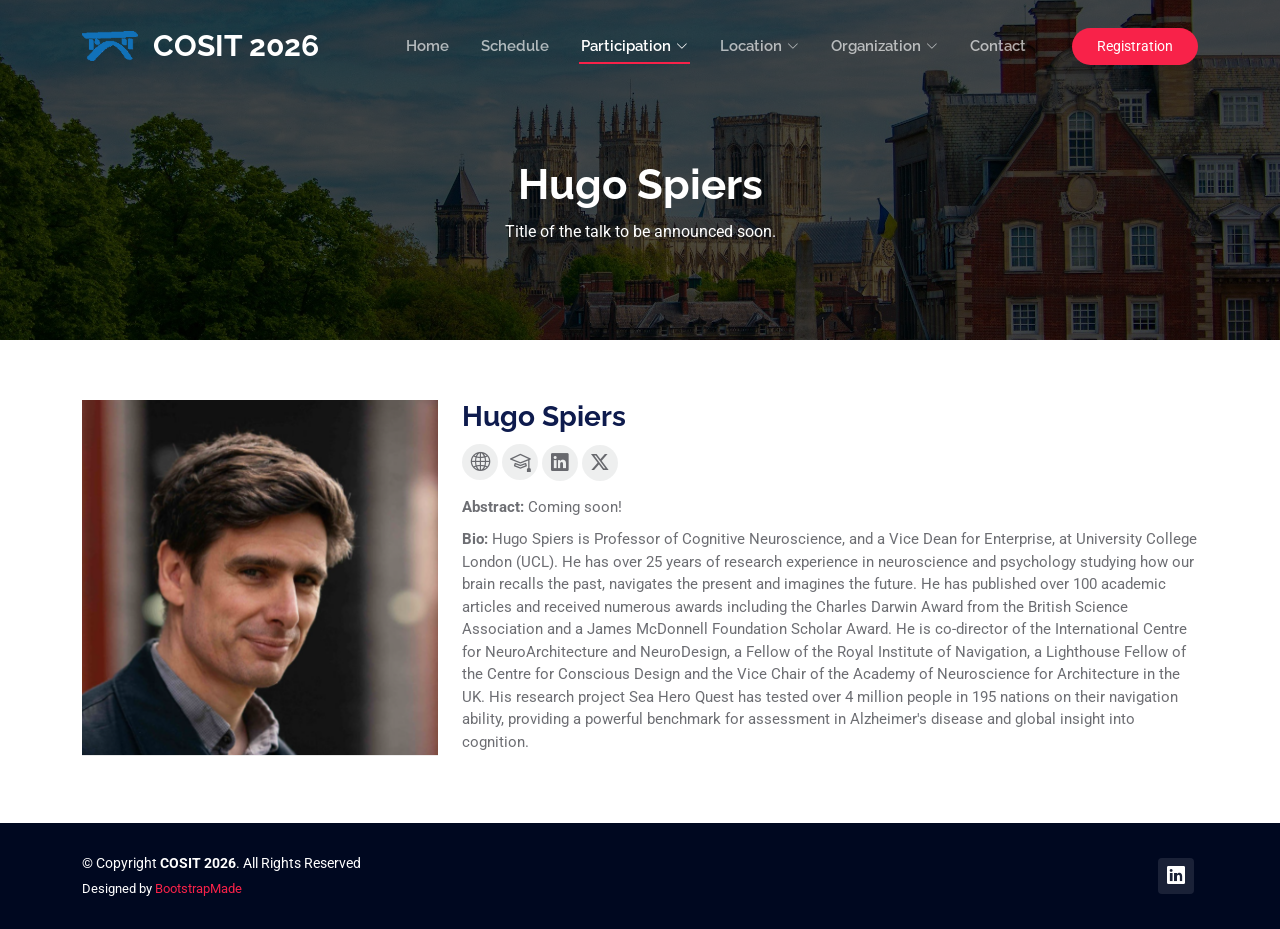
==== hugo.html @ 79fb09e3 "nav" ====
<!DOCTYPE html>
<html lang="en">

<head>
    <meta charset="utf-8">
    <meta content="width=device-width, initial-scale=1.0" name="viewport">
    <title>The 17th Conference on Spatial Information Theory (COSIT 2026)</title>
    <meta name="description" content="">
    <meta name="keywords" content="">

    <!-- Favicons -->
    <link href="assets/img/logo.png" rel="icon">
    <link href="assets/img/cosit2026_logo.png" rel="apple-touch-icon">

    <!-- Fonts -->
    <link href="https://fonts.googleapis.com" rel="preconnect">
    <link href="https://fonts.gstatic.com" rel="preconnect" crossorigin>
    <link
        href="https://fonts.googleapis.com/css2?family=Roboto:ital,wght@0,100;0,300;0,400;0,500;0,700;0,900;1,100;1,300;1,400;1,500;1,700;1,900&family=Raleway:ital,wght@0,100;0,200;0,300;0,400;0,500;0,600;0,700;0,800;0,900;1,100;1,200;1,300;1,400;1,500;1,600;1,700;1,800;1,900&display=swap"
        rel="stylesheet">

    <!-- Vendor CSS Files -->
    <link href="assets/vendor/bootstrap/css/bootstrap.min.css" rel="stylesheet">
    <link href="assets/vendor/bootstrap-icons/bootstrap-icons.css" rel="stylesheet">
    <link href="assets/vendor/aos/aos.css" rel="stylesheet">
    <link href="assets/vendor/glightbox/css/glightbox.min.css" rel="stylesheet">
    <link href="assets/vendor/swiper/swiper-bundle.min.css" rel="stylesheet">

    <!-- Main CSS File -->
    <link href="assets/css/main.css" rel="stylesheet">

    <!-- =======================================================
  * Template Name: TheEvent
  * Template URL: https://bootstrapmade.com/theevent-conference-event-bootstrap-template/
  * Updated: Aug 07 2024 with Bootstrap v5.3.3
  * Author: BootstrapMade.com
  * License: https://bootstrapmade.com/license/
  ======================================================== -->
</head>

<body class="speaker-details-page">

    <header id="header" class="header d-flex align-items-center fixed-top">
        <div class="container-fluid container-xl position-relative d-flex align-items-center">

            <a href="/" class="logo d-flex align-items-center me-auto">
                <!-- <img src="assets/img/logo_cosit.png" alt=""> -->
                <h1 class="d-flex align-items-center"><img src='assets/img/logo.png'>&nbsp;COSIT 2026</h1>
                <!-- Uncomment the line below if you also wish to use an text logo -->
                <!-- <h1 class="sitename">TheEvent</h1>  -->
            </a>

            <nav id="navmenu" class="navmenu">
                <ul>
                    <li><a href="/">Home<br></a></li>
                    <li><a href="schedule.html">Schedule</a></li>
                    <li class="dropdown"><a href="#" class="active"><span>Participation</span> <i
                                class="bi bi-chevron-down toggle-dropdown"></i></a>
                        <ul>
                            <li><a href="/#speakers">Keynote Speakers</a></li>
                            <li><a href="/#cfp">Call for Papers</a></li>
                            <li><a href="/#papers">Accepted Papers</a></li>
                            <!-- <li><a href="/#submissions">Submissions</a></li> -->
                            <li><a href="/#thematic">Thematic Sessions</a></li>
                            <li><a href="/#doctoral">Doctoral Mentoring Programme</a></li>
                            <li><a href="/#dates">Important Dates</a></li>
                            <li><a href="/#register">Registration</a></li>
                        </ul>
                    </li>
                    <li class="dropdown"><a href="#"><span>Location</span> <i
                                class="bi bi-chevron-down toggle-dropdown"></i></a>
                        <ul>
                            <li><a href="/#york">York</a></li>
                            <li><a href="/#venue">Conference Venue</a></li>
                            <li><a href="/#transport">Transportation</a></li>
                            <li><a href="/#hotels">Accommodations</a></li>
                            <li><a href="/#visa">Visa Information</a></li>
                        </ul>
                    </li>
                    <li class="dropdown"><a href="#"><span>Organization</span> <i
                                class="bi bi-chevron-down toggle-dropdown"></i></a>
                        <ul>
                            <li><a href="/#org-com">Organizing Committee</a></li>
                            <li><a href="/#pro-com">Programme Committee</a></li>
                            <li><a href="/#sponsors">Sponsors</a></li>
                            <li><a href="https://geosensor.net/cositseries/" target="_blank">Conference Series</a></li>
                        </ul>
                    </li>
                    <li><a href="/#contact">Contact</a></li>
                    <li class="d-xl-none"><a class="cta-btn" href="/#register">Registration</a></li>
                </ul>
                <i class="mobile-nav-toggle d-xl-none bi bi-list"></i>
            </nav>

            <a class="cta-btn d-none d-xl-block" href="/#register">Registration</a>

        </div>
    </header>

    <main class="main">

        <!-- Page Title -->
        <div id="page-title-bg" class="page-title" data-aos="fade">
            <div class="container position-relative">
                <h1>Hugo Spiers</h1>
                <p>Title of the talk to be announced soon.</p>
                <!-- <nav class="breadcrumbs">
          <ol>
            <li><a href="index.html">Home</a></li>
            <li class="current">Speaker Details</li>
          </ol>
        </nav> -->
            </div>
        </div><!-- End Page Title -->

        <!-- Events Section -->
        <section id="events" class="events section">

            <div class="container" data-aos="fade-up" data-aos-delay="100">

                <div class="row">
                    <div class="col-md-4">
                        <img src="assets/img/speakers/hugo.png" alt="Speaker" class="img-fluid">
                    </div>

                    <div class="col-md-8">
                        <div class="details">
                            <h2>Hugo Spiers</h2>
                            <div class="social">
                                <a href="https://profiles.ucl.ac.uk/2293-hugo-spiers" target="_blank"
                                    rel="noopener noreferrer"><i class="bi bi-globe2" style="font-size: 1.2em;"></i></a>
                                <a href="https://scholar.google.com/citations?user=EmUb9kkAAAAJ&hl=en" target="_blank"
                                    rel="noopener noreferrer"><i class="bi bi-mortarboard"
                                        style="font-size: 1.3em;"></i></a>
                                <a href="https://www.linkedin.com/in/hugo-spiers-66b17124/" target="_blank"
                                    rel="noopener noreferrer"><i class="bi bi-linkedin"
                                        style="font-size: 1.1em;"></i></a>
                                <a href="https://x.com/hugospiers" target="_blank" rel="noopener noreferrer"><i
                                        class="bi bi-twitter-x" style="font-size: 1.1em;"></i></a>
                            </div>
                            <p><strong>Abstract:</strong> Coming soon! <br></p>

                            <p><strong>Bio:</strong> Hugo Spiers is Professor of Cognitive Neuroscience, and a Vice Dean
                                for Enterprise, at University College London (UCL). He has over
                                25 years of research experience in neuroscience and psychology studying how our brain
                                recalls the past, navigates the present and imagines the future.
                                He has published over 100 academic articles and received numerous awards including the
                                Charles Darwin Award from the British Science Association and a James
                                McDonnell Foundation Scholar Award. He is co-director of the International Centre for
                                NeuroArchitecture and NeuroDesign, a Fellow of the Royal Institute of
                                Navigation, a Lighthouse Fellow of the Centre for Conscious Design and the Vice Chair of
                                the Academy of Neuroscience for Architecture in the UK. His research
                                project Sea Hero Quest has tested over 4 million people in 195 nations on their
                                navigation ability, providing a powerful benchmark for assessment in Alzheimer's
                                disease and global insight into cognition. </p>
                        </div>
                    </div>

                </div>

            </div>

        </section><!-- /Events Section -->

    </main>

    <footer id="footer" class="footer dark-background">

        <div class="copyright text-center">
            <div
                class="container d-flex flex-column flex-lg-row justify-content-center justify-content-lg-between align-items-center">

                <div class="d-flex flex-column align-items-center align-items-lg-start">
                    <div>
                        © Copyright <strong><span>COSIT 2026</span></strong>. All Rights Reserved
                    </div>
                    <div class="credits">
                        <!-- All the links in the footer should remain intact. -->
                        <!-- You can delete the links only if you purchased the pro version. -->
                        <!-- Licensing information: https://bootstrapmade.com/license/ -->
                        <!-- Purchase the pro version with working PHP/AJAX contact form: https://bootstrapmade.com/herobiz-bootstrap-business-template/ -->
                        Designed by <a href="https://bootstrapmade.com/" target="_blank" rel="noopener noreferrer">BootstrapMade</a>
                    </div>
                </div>

                <div class="social-links order-first order-lg-last mb-3 mb-lg-0">
                    <a href="https://www.linkedin.com/company/cosit2026/" target="_blank" rel="noopener noreferrer">
                        <i class="bi bi-linkedin"></i>
                    </a>
                </div>

            </div>
        </div>

    </footer>

    <!-- Scroll Top -->
    <a href="#" id="scroll-top" class="scroll-top d-flex align-items-center justify-content-center"><i
            class="bi bi-arrow-up-short"></i></a>

    <!-- Preloader -->
    <div id="preloader"></div>

    <!-- Vendor JS Files -->
    <script src="assets/vendor/bootstrap/js/bootstrap.bundle.min.js"></script>
    <script src="assets/vendor/php-email-form/validate.js"></script>
    <script src="assets/vendor/aos/aos.js"></script>
    <script src="assets/vendor/glightbox/js/glightbox.min.js"></script>
    <script src="assets/vendor/swiper/swiper-bundle.min.js"></script>

    <!-- Main JS File -->
    <script src="assets/js/main.js"></script>

</body>

</html>
---- assets/css/main.css ----
/**
* Template Name: TheEvent
* Template URL: https://bootstrapmade.com/theevent-conference-event-bootstrap-template/
* Updated: Aug 07 2024 with Bootstrap v5.3.3
* Author: BootstrapMade.com
* License: https://bootstrapmade.com/license/
*/

/*--------------------------------------------------------------
# Font & Color Variables
# Help: https://bootstrapmade.com/color-system/
--------------------------------------------------------------*/
/* Fonts */
:root {
  --default-font: "Roboto",  system-ui, -apple-system, "Segoe UI", Roboto, "Helvetica Neue", Arial, "Noto Sans", "Liberation Sans", sans-serif, "Apple Color Emoji", "Segoe UI Emoji", "Segoe UI Symbol", "Noto Color Emoji";
  --heading-font: "Raleway",  sans-serif;
  --nav-font: "Raleway",  sans-serif;
}

/* Global Colors - The following color variables are used throughout the website. Updating them here will change the color scheme of the entire website */
:root { 
  --background-color: #ffffff; /* Background color for the entire website, including individual sections */
  --default-color: #2f3138; /* Default color used for the majority of the text content across the entire website */
  --heading-color: #0e1b4d; /* Color for headings, subheadings and title throughout the website */
  --accent-color: #f82249; /* Accent color that represents your brand on the website. It's used for buttons, links, and other elements that need to stand out */
  --surface-color: #ffffff; /* The surface color is used as a background of boxed elements within sections, such as cards, icon boxes, or other elements that require a visual separation from the global background. */
  --contrast-color: #ffffff; /* Contrast color for text, ensuring readability against backgrounds of accent, heading, or default colors. */
}

/* Nav Menu Colors - The following color variables are used specifically for the navigation menu. They are separate from the global colors to allow for more customization options */
:root {
  --nav-color: rgba(255, 255, 255, 0.65);  /* The default color of the main navmenu links */
  --nav-hover-color: #ffffff; /* Applied to main navmenu links when they are hovered over or active */
  --nav-mobile-background-color: #ffffff; /* Used as the background color for mobile navigation menu */
  --nav-dropdown-background-color: #ffffff; /* Used as the background color for dropdown items that appear when hovering over primary navigation items */
  --nav-dropdown-color: #212529; /* Used for navigation links of the dropdown items in the navigation menu. */
  --nav-dropdown-hover-color: #f82249; /* Similar to --nav-hover-color, this color is applied to dropdown navigation links when they are hovered over. */
}

/* Color Presets - These classes override global colors when applied to any section or element, providing reuse of the sam color scheme. */

.light-background {
  --background-color: #f2f2f3;
  --surface-color: #ffffff;
}

.dark-background {
  --background-color: #000820;
  --default-color: #ffffff;
  --heading-color: #ffffff;
  --surface-color: #001553;
  --contrast-color: #ffffff;
}

/* Smooth scroll */
:root {
  scroll-behavior: smooth;
}

/*--------------------------------------------------------------
# General Styling & Shared Classes
--------------------------------------------------------------*/
body {
  color: var(--default-color);
  background-color: var(--background-color);
  font-family: var(--default-font);
}

a {
  color: var(--accent-color);
  text-decoration: none;
  transition: 0.3s;
}

a:hover {
  color: color-mix(in srgb, var(--accent-color), transparent 25%);
  text-decoration: none;
}

h1,
h2,
h3,
h4,
h5,
h6 {
  color: var(--heading-color);
  font-family: var(--heading-font);
}

/* Pulsating Play Button
------------------------------*/
.pulsating-play-btn {
  width: 94px;
  height: 94px;
  background: radial-gradient(var(--accent-color) 50%, color-mix(in srgb, var(--accent-color), transparent 75%) 52%);
  border-radius: 50%;
  display: block;
  position: relative;
  overflow: hidden;
}

.pulsating-play-btn:before {
  content: "";
  position: absolute;
  width: 120px;
  height: 120px;
  animation-delay: 0s;
  animation: pulsate-play-btn 2s;
  animation-direction: forwards;
  animation-iteration-count: infinite;
  animation-timing-function: steps;
  opacity: 1;
  border-radius: 50%;
  border: 5px solid color-mix(in srgb, var(--accent-color), transparent 30%);
  top: -15%;
  left: -15%;
  background: rgba(198, 16, 0, 0);
}

.pulsating-play-btn:after {
  content: "";
  position: absolute;
  left: 50%;
  top: 50%;
  transform: translateX(-40%) translateY(-50%);
  width: 0;
  height: 0;
  border-top: 10px solid transparent;
  border-bottom: 10px solid transparent;
  border-left: 15px solid #fff;
  z-index: 100;
  transition: all 400ms cubic-bezier(0.55, 0.055, 0.675, 0.19);
}

.pulsating-play-btn:hover:before {
  content: "";
  position: absolute;
  left: 50%;
  top: 50%;
  transform: translateX(-40%) translateY(-50%);
  width: 0;
  height: 0;
  border: none;
  border-top: 10px solid transparent;
  border-bottom: 10px solid transparent;
  border-left: 15px solid #fff;
  z-index: 200;
  animation: none;
  border-radius: 0;
}

.pulsating-play-btn:hover:after {
  border-left: 15px solid var(--accent-color);
  transform: scale(20);
}

@keyframes pulsate-play-btn {
  0% {
    transform: scale(0.6, 0.6);
    opacity: 1;
  }

  100% {
    transform: scale(1, 1);
    opacity: 0;
  }
}

/* PHP Email Form Messages
------------------------------*/
.php-email-form .error-message {
  display: none;
  background: #df1529;
  color: #ffffff;
  text-align: left;
  padding: 15px;
  margin-bottom: 24px;
  font-weight: 600;
}

.php-email-form .sent-message {
  display: none;
  color: #ffffff;
  background: #059652;
  text-align: center;
  padding: 15px;
  margin-bottom: 24px;
  font-weight: 600;
}

.php-email-form .loading {
  display: none;
  background: var(--surface-color);
  text-align: center;
  padding: 15px;
  margin-bottom: 24px;
}

.php-email-form .loading:before {
  content: "";
  display: inline-block;
  border-radius: 50%;
  width: 24px;
  height: 24px;
  margin: 0 10px -6px 0;
  border: 3px solid var(--accent-color);
  border-top-color: var(--surface-color);
  animation: php-email-form-loading 1s linear infinite;
}

@keyframes php-email-form-loading {
  0% {
    transform: rotate(0deg);
  }

  100% {
    transform: rotate(360deg);
  }
}

/*--------------------------------------------------------------
# Global Header
--------------------------------------------------------------*/
.header {
  --background-color: rgba(0, 0, 0, 0);
  --heading-color: #ffffff;
  color: var(--default-color);
  background-color: var(--background-color);
  padding: 20px 0;
  transition: all 0.5s;
  z-index: 997;
}

.header .logo {
  line-height: 1;
}

.header .logo img {
  max-height: 36px;
  margin-right: 8px;
}

.header .logo h1 {
  font-size: 30px;
  margin: 0;
  font-weight: 700;
  color: var(--heading-color);
}

.header .cta-btn,
.header .cta-btn:focus {
  color: var(--contrast-color);
  background: var(--accent-color);
  font-size: 14px;
  padding: 8px 25px;
  margin: 0 0 0 30px;
  border-radius: 50px;
  transition: 0.3s;
}

.header .cta-btn:hover,
.header .cta-btn:focus:hover {
  color: var(--contrast-color);
  background: color-mix(in srgb, var(--accent-color), transparent 20%);
}

@media (max-width: 1200px) {
  .header .logo {
    order: 1;
  }

  .header .btn-getstarted {
    order: 2;
    margin: 0 15px 0 0;
    padding: 6px 15px;
  }

  .header .navmenu {
    order: 3;
  }
}

.scrolled .header {
  background-color: rgba(1, 8, 33, 1); /* Less transparent */
  box-shadow: 0px 0 18px rgba(0, 0, 0, 0.9);
}

/* Global Header on Scroll
------------------------------*/
.scrolled .header {
  --background-color: rgba(1, 8, 33, 1);
}

/*--------------------------------------------------------------
# Navigation Menu
--------------------------------------------------------------*/
/* Desktop Navigation */
@media (min-width: 1200px) {
  .navmenu {
    padding: 0;
  }

  .navmenu ul {
    margin: 0;
    padding: 0;
    display: flex;
    list-style: none;
    align-items: center;
  }

  .navmenu li {
    position: relative;
  }

  .navmenu>ul>li {
    white-space: nowrap;
    padding: 15px 14px;
  }

  .navmenu>ul>li:last-child {
    padding-right: 0;
  }

  .navmenu a,
  .navmenu a:focus {
    color: var(--nav-color);
    font-size: 15px;
    padding: 0 2px;
    font-family: var(--nav-font);
    font-weight: 600;
    display: flex;
    align-items: center;
    justify-content: space-between;
    white-space: nowrap;
    transition: 0.3s;
    position: relative;
  }

  .navmenu a i,
  .navmenu a:focus i {
    font-size: 12px;
    line-height: 0;
    margin-left: 5px;
    transition: 0.3s;
  }

  .navmenu>ul>li>a:before {
    content: "";
    position: absolute;
    height: 2px;
    bottom: -6px;
    left: 0;
    background-color: var(--accent-color);
    visibility: hidden;
    width: 0px;
    transition: all 0.3s ease-in-out 0s;
  }

  .navmenu a:hover:before,
  .navmenu li:hover>a:before,
  .navmenu .active:before {
    visibility: visible;
    width: 100%;
  }

  .navmenu li:hover>a,
  .navmenu .active,
  .navmenu .active:focus {
    color: var(--nav-hover-color);
  }

  .navmenu .dropdown ul {
    margin: 0;
    padding: 10px 0;
    background: var(--nav-dropdown-background-color);
    display: block;
    position: absolute;
    visibility: hidden;
    left: 14px;
    top: 130%;
    opacity: 0;
    transition: 0.3s;
    border-radius: 4px;
    z-index: 99;
    box-shadow: 0px 0px 30px rgba(0, 0, 0, 0.1);
  }

  .navmenu .dropdown ul li {
    min-width: 200px;
  }

  .navmenu .dropdown ul a {
    padding: 10px 20px;
    font-size: 15px;
    text-transform: none;
    color: var(--nav-dropdown-color);
  }

  .navmenu .dropdown ul a i {
    font-size: 12px;
  }

  .navmenu .dropdown ul a:hover,
  .navmenu .dropdown ul .active:hover,
  .navmenu .dropdown ul li:hover>a {
    color: var(--nav-dropdown-hover-color);
  }

  .navmenu .dropdown:hover>ul {
    opacity: 1;
    top: 100%;
    visibility: visible;
  }

  .navmenu .dropdown .dropdown ul {
    top: 0;
    left: -90%;
    visibility: hidden;
  }

  .navmenu .dropdown .dropdown:hover>ul {
    opacity: 1;
    top: 0;
    left: -100%;
    visibility: visible;
  }
}

/* Mobile Navigation */
@media (max-width: 1199px) {
  .mobile-nav-toggle {
    color: var(--nav-color);
    font-size: 28px;
    line-height: 0;
    margin-right: 10px;
    cursor: pointer;
    transition: color 0.3s;
  }

  .navmenu {
    padding: 0;
    z-index: 9997;
  }

  .navmenu ul {
    display: none;
    list-style: none;
    position: absolute;
    inset: 60px 20px 20px 20px;
    padding: 10px 0;
    margin: 0;
    border-radius: 6px;
    background-color: var(--nav-dropdown-background-color);
    border: 1px solid color-mix(in srgb, var(--default-color), transparent 90%);
    box-shadow: none;
    overflow-y: auto;
    transition: 0.3s;
    z-index: 9998;
  }

  .navmenu a,
  .navmenu a:focus {
    color: var(--nav-dropdown-color);
    padding: 10px 20px;
    font-family: var(--nav-font);
    font-size: 17px;
    font-weight: 500;
    display: flex;
    align-items: center;
    justify-content: space-between;
    white-space: nowrap;
    transition: 0.3s;
  }

  .navmenu a i,
  .navmenu a:focus i {
    font-size: 12px;
    line-height: 0;
    margin-left: 5px;
    width: 30px;
    height: 30px;
    display: flex;
    align-items: center;
    justify-content: center;
    border-radius: 50%;
    transition: 0.3s;
    background-color: color-mix(in srgb, var(--accent-color), transparent 90%);
  }

  .navmenu a i:hover,
  .navmenu a:focus i:hover {
    background-color: var(--accent-color);
    color: var(--contrast-color);
  }

  .navmenu a:hover,
  .navmenu .active,
  .navmenu .active:focus {
    color: var(--nav-dropdown-hover-color);
  }

  .navmenu .active i,
  .navmenu .active:focus i {
    background-color: var(--accent-color);
    color: var(--contrast-color);
    transform: rotate(180deg);
  }

  .navmenu .dropdown ul {
    position: static;
    display: none;
    z-index: 99;
    padding: 10px 0;
    margin: 10px 20px;
    background-color: var(--nav-dropdown-background-color);
    transition: all 0.5s ease-in-out;
  }

  .navmenu .dropdown ul ul {
    background-color: rgba(33, 37, 41, 0.1);
  }

  .navmenu .dropdown>.dropdown-active {
    display: block;
    background-color: rgba(33, 37, 41, 0.03);
  }

  .mobile-nav-active {
    overflow: hidden;
  }

  .mobile-nav-active .mobile-nav-toggle {
    color: #fff;
    position: absolute;
    font-size: 32px;
    top: 15px;
    right: 15px;
    margin-right: 0;
    z-index: 9999;
  }

  .mobile-nav-active .navmenu {
    position: fixed;
    overflow: hidden;
    inset: 0;
    background: rgba(33, 37, 41, 0.8);
    transition: 0.3s;
  }

  .mobile-nav-active .navmenu>ul {
    display: block;
  }

    .navmenu .cta-btn {
    display: inline-block;
    width: auto;
    padding: 8px 20px;
    margin: 10px auto;
    border-radius: 25px;
    text-align: center;
  }

  .navmenu li.d-xl-none {
    text-align: center;
  }
}

/*--------------------------------------------------------------
# Global Footer
--------------------------------------------------------------*/
.footer {
  color: var(--default-color);
  background-color: var(--background-color);
  font-size: 14px;
  position: relative;
}

.footer .footer-top {
  background-color: color-mix(in srgb, var(--background-color), white 5%);
  padding-top: 50px;
}

.footer .footer-about .logo {
  line-height: 1;
  margin-bottom: 25px;
}

.footer .footer-about .logo img {
  max-height: 40px;
  margin-right: 6px;
}

.footer .footer-about .logo span {
  color: var(--heading-color);
  font-family: var(--heading-font);
  font-size: 26px;
  font-weight: 700;
  letter-spacing: 1px;
}

.footer .footer-about p {
  font-size: 14px;
  font-family: var(--heading-font);
}

.footer h4 {
  font-size: 16px;
  font-weight: 600;
  position: relative;
  padding-bottom: 12px;
  margin-bottom: 15px;
}

.footer h4::after {
  content: "";
  position: absolute;
  display: block;
  width: 20px;
  height: 2px;
  background: var(--accent-color);
  bottom: 0;
  left: 0;
}

.footer .footer-links {
  margin-bottom: 30px;
}

.footer .footer-links ul {
  list-style: none;
  padding: 0;
  margin: 0;
}

.footer .footer-links ul i {
  padding-right: 2px;
  font-size: 12px;
  line-height: 0;
}

.footer .footer-links ul li {
  padding: 10px 0;
  display: flex;
  align-items: center;
}

.footer .footer-links ul li:first-child {
  padding-top: 0;
}

.footer .footer-links ul a {
  color: color-mix(in srgb, var(--default-color), transparent 30%);
  display: inline-block;
  line-height: 1;
}

.footer .footer-links ul a:hover {
  color: var(--accent-color);
}

.footer .footer-contact p {
  margin-bottom: 5px;
}

.footer .copyright {
  padding: 30px 0;
}

.footer .copyright p {
  margin-bottom: 0;
}

.footer .credits {
  margin-top: 5px;
  font-size: 13px;
}

.footer .social-links a {
  font-size: 18px;
  display: inline-block;
  background: color-mix(in srgb, var(--default-color), transparent 90%);
  color: var(--contrast-color);
  line-height: 1;
  padding: 8px 0;
  margin-right: 4px;
  border-radius: 4px;
  text-align: center;
  width: 36px;
  height: 36px;
  transition: 0.3s;
}

.footer .social-links a:hover {
  background: var(--accent-color);
  text-decoration: none;
}

/*--------------------------------------------------------------
# Preloader
--------------------------------------------------------------*/
#preloader {
  position: fixed;
  inset: 0;
  z-index: 999999;
  overflow: hidden;
  background: var(--background-color);
  transition: all 0.6s ease-out;
}

#preloader:before {
  content: "";
  position: fixed;
  top: calc(50% - 30px);
  left: calc(50% - 30px);
  border: 6px solid #ffffff;
  border-color: var(--accent-color) transparent var(--accent-color) transparent;
  border-radius: 50%;
  width: 60px;
  height: 60px;
  animation: animate-preloader 1.5s linear infinite;
}

@keyframes animate-preloader {
  0% {
    transform: rotate(0deg);
  }

  100% {
    transform: rotate(360deg);
  }
}

/*--------------------------------------------------------------
# Scroll Top Button
--------------------------------------------------------------*/
.scroll-top {
  position: fixed;
  visibility: hidden;
  opacity: 0;
  right: 15px;
  bottom: -15px;
  z-index: 99999;
  background-color: var(--accent-color);
  width: 44px;
  height: 44px;
  border-radius: 50px;
  transition: all 0.4s;
}

.scroll-top i {
  font-size: 24px;
  color: var(--contrast-color);
  line-height: 0;
}

.scroll-top:hover {
  background-color: color-mix(in srgb, var(--accent-color), transparent 20%);
  color: var(--contrast-color);
}

.scroll-top.active {
  visibility: visible;
  opacity: 1;
  bottom: 15px;
}

/*--------------------------------------------------------------
# Disable aos animation delay on mobile devices
--------------------------------------------------------------*/
@media screen and (max-width: 768px) {
  [data-aos-delay] {
    transition-delay: 0 !important;
  }
}

/*--------------------------------------------------------------
# Global Page Titles & Breadcrumbs
--------------------------------------------------------------*/
.page-title {
  --background-color: #000000;
  --heading-color: var(--contrast-color);
  --default-color: var(--contrast-color);
  color: var(--default-color);
  background-color: var(--background-color);
  background-size: cover;
  background-position: center;
  background-repeat: no-repeat;
  padding: 160px 0 80px 0;
  text-align: center;
  position: relative;
}

.page-title:before {
  content: "";
  background-color: color-mix(in srgb, var(--background-color), transparent 30%);
  position: absolute;
  inset: 0;
}

.page-title h1 {
  font-size: 42px;
  font-weight: 700;
  margin-bottom: 10px;
}

.page-title .breadcrumbs ol {
  display: flex;
  flex-wrap: wrap;
  list-style: none;
  justify-content: center;
  padding: 0;
  margin: 0;
  font-size: 16px;
  font-weight: 400;
}

.page-title .breadcrumbs ol li+li {
  padding-left: 10px;
}

.page-title .breadcrumbs ol li+li::before {
  content: "/";
  display: inline-block;
  padding-right: 10px;
  color: color-mix(in srgb, var(--default-color), transparent 50%);
}

/*--------------------------------------------------------------
# Global Sections
--------------------------------------------------------------*/
section,
.section {
  color: var(--default-color);
  background-color: var(--background-color);
  padding: 60px 0;
  scroll-margin-top: 92px;
  overflow: clip;
}

@media (max-width: 1199px) {

  section,
  .section {
    scroll-margin-top: 76px;
  }
}

/*--------------------------------------------------------------
# Global Section Titles
--------------------------------------------------------------*/
.section-title {
  text-align: center;
  padding-bottom: 60px;
  position: relative;
}

.section-title h2 {
  font-size: 32px;
  font-weight: 700;
  margin-bottom: 20px;
  padding-bottom: 20px;
  position: relative;
}

.section-title h2:after {
  content: "";
  position: absolute;
  display: block;
  width: 50px;
  height: 3px;
  background: var(--accent-color);
  left: 0;
  right: 0;
  bottom: 0;
  margin: auto;
}

.section-title p {
  margin-bottom: 0;
}

/*--------------------------------------------------------------
# Hero Section
--------------------------------------------------------------*/
.hero {
  width: 100%;
  min-height: 100vh;
  position: relative;
  padding: 100px 0 0 0;
  display: flex;
  align-items: center;
  justify-content: center;
  flex-direction: column;
}

.hero img {
  position: absolute;
  inset: 0;
  display: block;
  width: 100%;
  height: 100%;
  object-fit: cover;
  z-index: 1;
}

.hero:before {
  content: "";
  background: color-mix(in srgb, var(--background-color), transparent 30%);
  position: absolute;
  inset: 0;
  z-index: 2;
}

.hero .container {
  position: relative;
  z-index: 3;
}

.hero h2 {
  margin: 0;
  font-size: 48px;
  font-weight: 700;
}

.hero h2 span {
  color: var(--accent-color);
}

.hero p {
  color: color-mix(in srgb, var(--default-color), transparent 10%); 
  margin: 10px 0 0 0;
  font-size: 24px;
}

@media (max-width: 768px) {
  .hero h2 {
    font-size: 32px;
    line-height: 36px;
  }

  .hero p {
    font-size: 18px;
    line-height: 24px;
  }
}

.hero .about-info {
  overflow: hidden;
  position: relative;
  padding: 60px 0 40px 0;
  z-index: 2;
  width: 100%;
}

.hero .about-info:before {
  content: "";
  background: color-mix(in srgb, var(--background-color), transparent 50%);
  position: absolute;
  bottom: 0;
  top: 0;
  left: 0;
  right: 0;
}

.hero .about-info h2 {
  font-size: 36px;
  font-weight: bold;
  margin-bottom: 10px;
  color: #fff;
}

.hero .about-info h3 {
  font-size: 18px;
  font-weight: bold;
  text-transform: uppercase;
  margin-bottom: 10px;
  color: #fff;
}

.hero .about-info p {
  font-size: 14px;
  margin-bottom: 20px;
  color: #fff;
}

/*--------------------------------------------------------------
# Speakers Section
--------------------------------------------------------------*/
.speakers {
  --default-color: #ffffff;
}

.speakers .section-title p {
  color: #2f3138;
}

.speakers .member {
  text-align: center;
  position: relative;
  overflow: hidden;
}

.speakers .member img {
  width: 100%;
  aspect-ratio: 1 / 1;
  object-fit: cover;
  object-position: center top;
}

.speakers .member .member-info {
  position: absolute;
  padding: 15px 0;
  inset: auto 0 -44px 0;
  background: rgba(0, 0, 0, 0.6);
  transition: 0.4s;
}

.speakers .member .member-info-content h4 {
  color: var(--contrast-color);
  font-weight: 700;
  margin-bottom: 4px;
  font-size: 16px;
}

.speakers .member .member-info-content h4 a {
  color: var(--contrast-color);
}

.speakers .member .member-info-content h4 a:hover {
  color: var(--accent-color);
}

.speakers .member .member-info-content span {
  font-style: italic;
  display: block;
  font-size: 13px;
}

.speakers .member .social {
  text-align: center;
  padding-top: 10px;
}

.speakers .member .social a {
  transition: color 0.3s;
  color: color-mix(in srgb, var(--default-color), transparent 30%);
  margin: 0 4px;
  display: inline-block;
}

.speakers .member .social a:hover {
  color: var(--default-color);
}

.speakers .member .social i {
  font-size: 18px;
  margin: 0 2px;
}

.speakers .member:hover .member-info {
  bottom: 0;
}

/*--------------------------------------------------------------
# Schedule Section
--------------------------------------------------------------*/
.schedule {
  --background-color: color-mix(in srgb, var(--alt-background-color), transparent 95%);
}

.schedule .nav-tabs {
  text-align: center;
  margin: auto;
  display: block;
  border-bottom: 0;
  margin-bottom: 30px;
}

.schedule .nav-tabs li {
  display: inline-block;
  margin-bottom: 0;
}

.schedule .nav-tabs a {
  border: none;
  border-radius: 50px;
  font-weight: 600;
  background-color: var(--heading-color);
  color: var(--contrast-color);
  padding: 10px 100px;
}

@media (max-width: 991px) {
  .schedule .nav-tabs a {
    padding: 8px 60px;
  }
}

@media (max-width: 767px) {
  .schedule .nav-tabs a {
    padding: 8px 50px;
  }
}

@media (max-width: 480px) {
  .schedule .nav-tabs a {
    padding: 8px 30px;
  }
}

.schedule .nav-tabs a.active {
  background-color: var(--accent-color);
  color: var(--contrast-color);
}

.schedule .sub-heading {
  text-align: center;
  font-size: 18px;
  font-style: italic;
  margin: 0 auto 30px auto;
}

@media (min-width: 991px) {
  .schedule .sub-heading {
    width: 75%;
  }
}

.schedule .tab-pane {
  transition: ease-in-out 0.2s;
}

.schedule .schedule-item {
  border-bottom: 1px solid color-mix(in srgb, var(--default-color), transparent 85%);
  padding-top: 15px;
  padding-bottom: 15px;
  transition: background-color ease-in-out 0.3s;
}

.schedule .schedule-item time {
  padding-bottom: 5px;
  display: inline-block;
}

.schedule .schedule-item .speaker {
  width: 60px;
  height: 60px;
  overflow: hidden;
  border-radius: 50%;
  float: left;
  margin: 0 10px 10px 0;
}

.schedule .schedule-item .speaker img {
  height: 100%;
  transform: translateX(-50%);
  margin-left: 50%;
  transition: all ease-in-out 0.3s;
}

.schedule .schedule-item h4 {
  font-size: 18px;
  font-weight: 600;
  margin-bottom: 5px;
}

.schedule .schedule-item h4 span {
  font-style: italic;
  color: color-mix(in srgb, var(--default-color), transparent 50%);
  font-weight: normal;
  font-size: 16px;
}

.schedule .schedule-item p {
  font-style: italic;
  color: color-mix(in srgb, var(--default-color), transparent 30%);
  margin-bottom: 0;
}

/*--------------------------------------------------------------
# Venue Section
--------------------------------------------------------------*/
.venue .container-fluid {
  margin-bottom: 3px;
}

.venue .venue-map iframe {
  width: 100%;
  height: 100%;
  min-height: 300px;
}

.venue .venue-info {
  background: url("../img/venue-gallery/hosp.jpg") center center no-repeat;
  background-size: cover;
  position: relative;
  padding-top: 110px;
  padding-bottom: 0px;
}

.venue .venue-info:before {
  content: "";
  background: rgba(0, 0, 0, 0.5);
  position: absolute;
  bottom: 0;
  top: 0;
  left: 0;
  right: 0;
}

.venue .venue-info h3 {
  font-size: 36px;
  font-weight: 700;
  color: var(--contrast-color);
}

@media (max-width: 574px) {
  .venue .venue-info h3 {
    font-size: 24px;
  }
}

.venue .venue-info p {
  color: var(--contrast-color);
  margin-bottom: 0;
}

.venue .venue-gallery-container {
  padding-right: 12px;
}

.venue .venue-gallery {
  overflow: hidden;
  border-right: 3px solid var(--background-color);
  border-bottom: 3px solid var(--background-color);
}

.venue .venue-gallery img {
  transition: all ease-in-out 0.4s;
}

.venue .venue-gallery:hover img {
  transform: scale(1.1);
}

/*--------------------------------------------------------------
# Hotels Section
--------------------------------------------------------------*/
.hotels .card {
  background-color: var(--surface-color);
  color: var(--default-color);
  border: 1px solid color-mix(in srgb, var(--default-color), transparent 85%);
  position: relative;
  border-radius: 0;
}

.hotels .card .card-img {
  overflow: hidden;
  margin-bottom: 15px;
  border-radius: 0;
}

.hotels .card .card-img img {
  transition: 0.3s ease-in-out;
}

.hotels .card h3 {
  font-weight: 600;
  font-size: 20px;
  margin-bottom: 5px;
  padding: 0 20px;
}

.hotels .card a {
  color: var(--heading-color);
  transition: 0.3;
}

.hotels .card a:hover {
  color: var(--accent-color);
}

.hotels .card .stars {
  padding: 0 20px;
  margin-bottom: 5px;
}

.hotels .card .stars i {
  color: #ffc107;
}

.hotels .card p {
  padding: 0 20px;
  margin-bottom: 20px;
  color: color-mix(in srgb, var(--default-color), transparent 40%);
  font-style: italic;
  font-size: 15px;
}

.hotels .card:hover .card-img img {
  transform: scale(1.1);
}

/*--------------------------------------------------------------
# Gallery Section
--------------------------------------------------------------*/
.gallery {
  overflow: hidden;
}

.gallery .swiper-wrapper {
  height: auto;
}

.gallery .swiper-pagination {
  margin-top: 20px;
  position: relative;
}

.gallery .swiper-pagination .swiper-pagination-bullet {
  background-color: var(--background-color);
  border: 1px solid var(--accent-color);
  width: 12px;
  height: 12px;
  opacity: 1;
}

.gallery .swiper-pagination .swiper-pagination-bullet-active {
  background-color: var(--accent-color);
}

.gallery .swiper-slide-active {
  text-align: center;
}

@media (min-width: 992px) {
  .gallery .swiper-wrapper {
    padding: 40px 0;
  }

  .gallery .swiper-slide-active {
    background: var(--background-color);
    border: 6px solid var(--accent-color);
    padding: 4px;
    z-index: 1;
    transform: scale(1.2);
    transition: none;
  }
}

/*--------------------------------------------------------------
# Sponsors Section
--------------------------------------------------------------*/
.sponsors .clients-wrap {
  border-top: 1px solid color-mix(in srgb, var(--default-color), transparent 85%);
  border-left: 1px solid color-mix(in srgb, var(--default-color), transparent 85%);
}

.sponsors .client-logo {
  background-color: var(--surface-color);
  display: flex;
  justify-content: center;
  align-items: center;
  border-right: 1px solid color-mix(in srgb, var(--default-color), transparent 85%);
  border-bottom: 1px solid color-mix(in srgb, var(--default-color), transparent 85%);
  overflow: hidden;
}

/* .sponsors .client-logo img {
  padding: 50px;
  max-width: 80%;
  transition: 0.3s;
}

@media (max-width: 640px) {
  .sponsors .client-logo img {
    padding: 30px;
    max-width: 50%;  }
} */

.sponsors .client-logo:hover img {
  transform: scale(1.1);
}

/*--------------------------------------------------------------
# Faq Section
--------------------------------------------------------------*/
.faq .faq-container .faq-item {
  background-color: var(--surface-color);
  position: relative;
  padding: 20px;
  margin-bottom: 15px;
  border: 1px solid color-mix(in srgb, var(--default-color), transparent 85%);
  border-radius: 5px;
  overflow: hidden;
}

.faq .faq-container .faq-item:last-child {
  margin-bottom: 0;
}

.faq .faq-container .faq-item h3 {
  font-weight: 600;
  font-size: 16px;
  line-height: 24px;
  margin: 0 30px 0 0;
  transition: 0.3s;
  cursor: pointer;
  display: flex;
  align-items: center;
}

.faq .faq-container .faq-item h3 .num {
  color: var(--accent-color);
  padding-right: 5px;
}

.faq .faq-container .faq-item h3:hover {
  color: var(--accent-color);
}

.faq .faq-container .faq-item .faq-content {
  display: grid;
  grid-template-rows: 0fr;
  transition: 0.3s ease-in-out;
  visibility: hidden;
  opacity: 0;
}

.faq .faq-container .faq-item .faq-content p {
  margin-bottom: 0;
  overflow: hidden;
}

.faq .faq-container .faq-item .faq-toggle {
  position: absolute;
  top: 20px;
  right: 20px;
  font-size: 16px;
  line-height: 0;
  transition: 0.3s;
  cursor: pointer;
}

.faq .faq-container .faq-item .faq-toggle:hover {
  color: var(--accent-color);
}

.faq .faq-container .faq-active {
  background-color: color-mix(in srgb, var(--accent-color), transparent 97%);
  border-color: color-mix(in srgb, var(--accent-color), transparent 80%);
}

.faq .faq-container .faq-active h3 {
  color: var(--accent-color);
}

.faq .faq-container .faq-active .faq-content {
  grid-template-rows: 1fr;
  visibility: visible;
  opacity: 1;
  padding-top: 10px;
}

.faq .faq-container .faq-active .faq-toggle {
  transform: rotate(90deg);
  color: var(--accent-color);
}

/*--------------------------------------------------------------
# Buy Tickets Section
--------------------------------------------------------------*/
.buy-tickets .pricing-item {
  background-color: var(--surface-color);
  box-shadow: 0 3px 20px -2px rgba(0, 0, 0, 0.1);
  padding-bottom: 30px;
  position: relative;
}

.buy-tickets .pricing-item h3 {
  font-weight: 700;
  margin-bottom: 0;
  font-size: 24px;
}

.buy-tickets .pricing-item h4 {
  font-size: 48px;
  color: var(--accent-color);
  font-weight: 400;
  font-family: var(--heading-font);
  margin-bottom: 25px;
  text-align: center;
}

.buy-tickets .pricing-item h4 sup {
  font-size: 28px;
}

.buy-tickets .pricing-item h4 span {
  color: color-mix(in srgb, var(--default-color), transparent 60%);
  font-size: 18px;
}

.buy-tickets .pricing-item ul {
  padding: 20px 0;
  list-style: none;
  color: color-mix(in srgb, var(--default-color), transparent 40%);
  text-align: left;
  line-height: 20px;
}

.buy-tickets .pricing-item ul li {
  padding-top: 15px;
  display: flex;
  align-items: center;
}

.buy-tickets .pricing-item ul i {
  color: #059652;
  font-size: 24px;
  padding-right: 3px;
}

.buy-tickets .pricing-item ul .na {
  color: color-mix(in srgb, var(--default-color), transparent 60%);
}

.buy-tickets .pricing-item ul .na i {
  color: color-mix(in srgb, var(--default-color), transparent 60%);
}

.buy-tickets .pricing-item ul .na span {
  text-decoration: line-through;
}

.buy-tickets .buy-btn {
  color: var(--contrast-color);
  background-color: var(--accent-color);
  border: 2px solid var(--accent-color);
  display: inline-block;
  padding: 12px 40px;
  border-radius: 4px;
  transition: none;
  font-size: 16px;
  font-weight: 500;
  transition: 0.3s;
  font-family: var(--heading-font);
}

.buy-tickets .buy-btn:hover {
  background: color-mix(in srgb, var(--accent-color), transparent 20%);
}

.buy-tickets .featured {
  background: var(--accent-color);
}

.buy-tickets .featured h3,
.buy-tickets .featured h4,
.buy-tickets .featured h4 span,
.buy-tickets .featured ul,
.buy-tickets .featured ul .na,
.buy-tickets .featured ul i,
.buy-tickets .featured ul .na i {
  color: var(--contrast-color);
}

.buy-tickets .featured .buy-btn {
  background: var(--accent-color);
  color: var(--contrast-color);
  border-color: var(--contrast-color);
}

.buy-tickets .featured .buy-btn:hover {
  background: color-mix(in srgb, var(--accent-color) 90%, black 15%);
  color: var(--contrast-color);
}

/*--------------------------------------------------------------
# Contact Section
--------------------------------------------------------------*/
.contact .info-item {
  background-color: var(--surface-color);
  padding: 20px 0 30px 0;
  box-shadow: 0px 0px 20px rgba(0, 0, 0, 0.1);
}

.contact .info-item i {
  font-size: 20px;
  color: var(--accent-color);
  width: 56px;
  height: 56px;
  font-size: 24px;
  display: flex;
  justify-content: center;
  align-items: center;
  border-radius: 4px;
  transition: all 0.3s ease-in-out;
  border-radius: 50%;
  border: 2px dotted color-mix(in srgb, var(--accent-color), transparent 40%);
}

.contact .info-item h3 {
  font-size: 20px;
  font-size: 18px;
  font-weight: 700;
  margin: 10px 0;
}

.contact .info-item p {
  padding: 0;
  margin-bottom: 0;
  font-size: 14px;
}

.contact .php-email-form {
  background-color: var(--surface-color);
  height: 100%;
  padding: 30px;
  box-shadow: 0px 0px 20px rgba(0, 0, 0, 0.1);
}

@media (max-width: 575px) {
  .contact .php-email-form {
    padding: 20px;
  }
}

.contact .php-email-form input[type=text],
.contact .php-email-form input[type=email],
.contact .php-email-form textarea {
  font-size: 14px;
  padding: 10px 15px;
  box-shadow: none;
  border-radius: 0;
  color: var(--default-color);
  background-color: var(--surface-color);
  border-color: color-mix(in srgb, var(--default-color), transparent 80%);
}

.contact .php-email-form input[type=text]:focus,
.contact .php-email-form input[type=email]:focus,
.contact .php-email-form textarea:focus {
  border-color: var(--accent-color);
}

.contact .php-email-form input[type=text]::placeholder,
.contact .php-email-form input[type=email]::placeholder,
.contact .php-email-form textarea::placeholder {
  color: color-mix(in srgb, var(--default-color), transparent 70%);
}

.contact .php-email-form button[type=submit] {
  color: var(--contrast-color);
  background: var(--accent-color);
  border: 0;
  padding: 10px 30px;
  transition: 0.4s;
  border-radius: 50px;
}

.contact .php-email-form button[type=submit]:hover {
  background: color-mix(in srgb, var(--accent-color), transparent 20%);
}

/*--------------------------------------------------------------
# Events Section
--------------------------------------------------------------*/
.events .details h2 {
  font-size: 28px;
  font-weight: 700;
  margin-bottom: 10px;
}

.events .details .social {
  margin-bottom: 15px;
}

.events .details .social a {
  background: color-mix(in srgb, var(--default-color), transparent 92%);
  color: color-mix(in srgb, var(--default-color), transparent 30%);
  line-height: 1;
  display: inline-block;
  text-align: center;
  border-radius: 50%;
  width: 36px;
  height: 36px;
  display: inline-flex;
  align-items: center;
  justify-content: center;
}

.events .details .social a:hover {
  background: var(--accent-color);
  color: var(--contrast-color);
}

.events .details .social a i {
  font-size: 16px;
  line-height: 0;
}

.events .details p {
  color: color-mix(in srgb, var(--default-color), transparent 30%);
  font-size: 15px;
  margin-bottom: 10px;
}

/*--------------------------------------------------------------
# Custom CSS for the Organizing committee
--------------------------------------------------------------*/

.member-info {
  text-align: center;
  padding: 15px 15px 0 15px;
}

.member-info .person {
  margin-bottom: 10px;
  /* adjust the spacing as you like */
}

/*--------------------------------------------------------------
# Starter Section Section
--------------------------------------------------------------*/
.starter-section {

  /* Add your styles here */
}

/*--------------------------------------------------------------
# Registration Section
--------------------------------------------------------------*/
.cta-register-btn {
  background-color: var(--accent-color);
  transition: 0.3s;
}

.cta-register-btn:hover {
  background: color-mix(in srgb, var(--accent-color), transparent 20%);
}

/*--------------------------------------------------------------
# Sticky footer for subpages
--------------------------------------------------------------*/
body.speaker-details-page {
  min-height: 100vh;
  display: flex;
  flex-direction: column;
}

body.speaker-details-page main.main {
  flex: 1 0 auto;
}

/* Sponsor section overrides */
.sponsors .row {
  border: none;
}

.sponsors .client-logo {
  border: 1px solid color-mix(in srgb, var(--default-color), transparent 85%);
  border-radius: 5px;
  background-color: var(--surface-color);
  display: flex;
  align-items: center;
  justify-content: center;
}

.sponsors .client-logo a {
  display: flex;
  align-items: center;
  justify-content: center;
  width: 100%;
  height: 100%;
  padding: 30px;
}

/* Hero sponsor logos */
.hero .about-info .hero-sponsors .logos {
  display: flex;
  flex-wrap: nowrap;
  align-items: center;
  gap: 6px;
}

.hero .about-info .hero-sponsors a {
  display: inline-block;
  background: #fff;
  border-radius: 5px;
  padding: 4px 6px;
  margin: 0;
  transition: 0.3s;
}

.hero .about-info .hero-sponsors a:hover {
  transform: scale(1.05);
}

.hero .about-info .hero-sponsors img {
  position: static;
  inset: auto;
  width: auto;
  height: auto;
  max-height: 50px;
  max-width: 100%;
  object-fit: contain;
  display: block;
  z-index: auto;
}

/* Sponsor section logo size */
.sponsors .client-logo img {
  position: static;
  inset: auto;
  z-index: auto;
  padding: 0;
  max-width: 100%;
  max-height: 90px;
  width: auto;
  height: auto;
  object-fit: contain;
  transition: 0.3s;
}

.sponsors .client-logo:hover img {
  transform: scale(1.05);
}

=== STEP 1: Add this CSS to the end of your main.css ===

/*--------------------------------------------------------------
# Accepted Papers Section (contribution items)
--------------------------------------------------------------*/
#papers .contrib-item {
  border: 1px solid color-mix(in srgb, var(--default-color), transparent 85%);
  border-radius: 5px;
  padding: 16px 20px;
  margin-bottom: 12px;
  background-color: var(--surface-color);
}

#papers .contrib-title {
  font-size: 16px;
  font-weight: 700;
  margin: 0 0 6px 0;
  color: var(--heading-color);
  line-height: 1.4;
}

#papers .contrib-title a {
  color: var(--heading-color);
  text-decoration: none;
}

#papers .contrib-title a:hover {
  color: var(--accent-color);
  text-decoration: underline;
}

#papers .contrib-authors {
  font-style: italic;
  font-size: 14px;
  margin: 0;
  color: var(--default-color);
}

#papers .award-intro {
  max-width: 760px;
  margin: 0 auto 24px;
}

#papers .award-group-title {
  font-size: 18px;
  font-weight: 700;
  margin: 28px 0 12px;
}

#papers .nav-tabs .nav-item {
  margin-bottom: 10px;
}
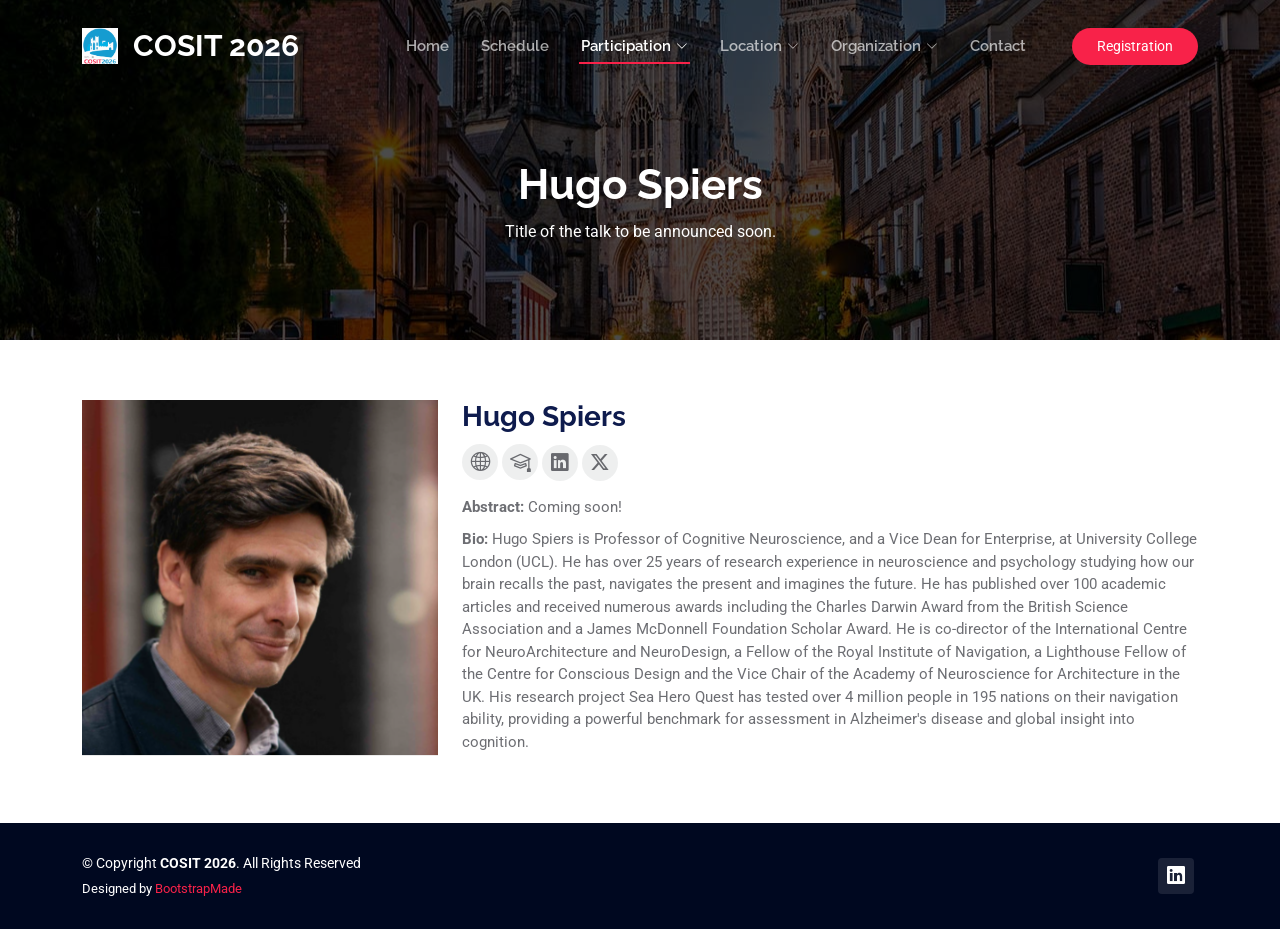
==== commit 7d86e0db: "logo_header" ====
--- a/hugo.html
+++ b/hugo.html
@@ -9,7 +9,7 @@
     <meta name="keywords" content="">
 
     <!-- Favicons -->
-    <link href="assets/img/logo.png" rel="icon">
+    <link href="assets/img/cosit2026_logo.png" rel="icon">
     <link href="assets/img/cosit2026_logo.png" rel="apple-touch-icon">
 
     <!-- Fonts -->
@@ -45,7 +45,7 @@
 
             <a href="/" class="logo d-flex align-items-center me-auto">
                 <!-- <img src="assets/img/logo_cosit.png" alt=""> -->
-                <h1 class="d-flex align-items-center"><img src='assets/img/logo.png'>&nbsp;COSIT 2026</h1>
+                <h1 class="d-flex align-items-center"><img src='assets/img/cosit2026_logo.png'>&nbsp;COSIT 2026</h1>
                 <!-- Uncomment the line below if you also wish to use an text logo -->
                 <!-- <h1 class="sitename">TheEvent</h1>  -->
             </a>
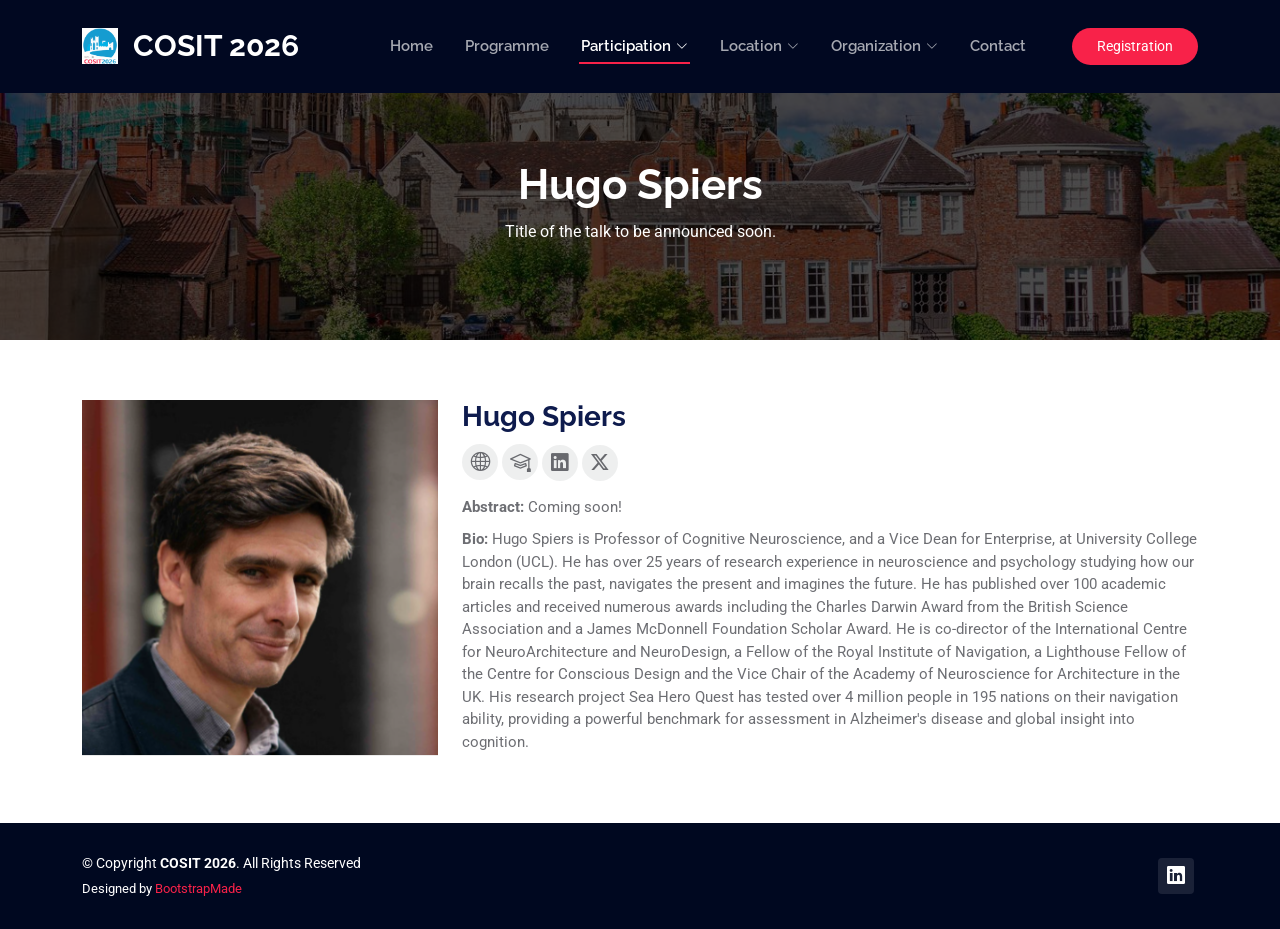
==== commit e11c787f: "programme" ====
--- a/hugo.html
+++ b/hugo.html
@@ -53,7 +53,7 @@
             <nav id="navmenu" class="navmenu">
                 <ul>
                     <li><a href="/">Home<br></a></li>
-                    <li><a href="schedule.html">Schedule</a></li>
+                    <li><a href="programme.html">Programme</a></li>
                     <li class="dropdown"><a href="#" class="active"><span>Participation</span> <i
                                 class="bi bi-chevron-down toggle-dropdown"></i></a>
                         <ul>
--- a/assets/css/main.css
+++ b/assets/css/main.css
@@ -1827,7 +1827,6 @@
   transform: scale(1.05);
 }
 
-=== STEP 1: Add this CSS to the end of your main.css ===
 
 /*--------------------------------------------------------------
 # Accepted Papers Section (contribution items)
@@ -1878,4 +1877,8 @@
 
 #papers .nav-tabs .nav-item {
   margin-bottom: 10px;
+}
+
+body.speaker-details-page .header {
+  --background-color: rgba(1, 8, 33, 1);
 }
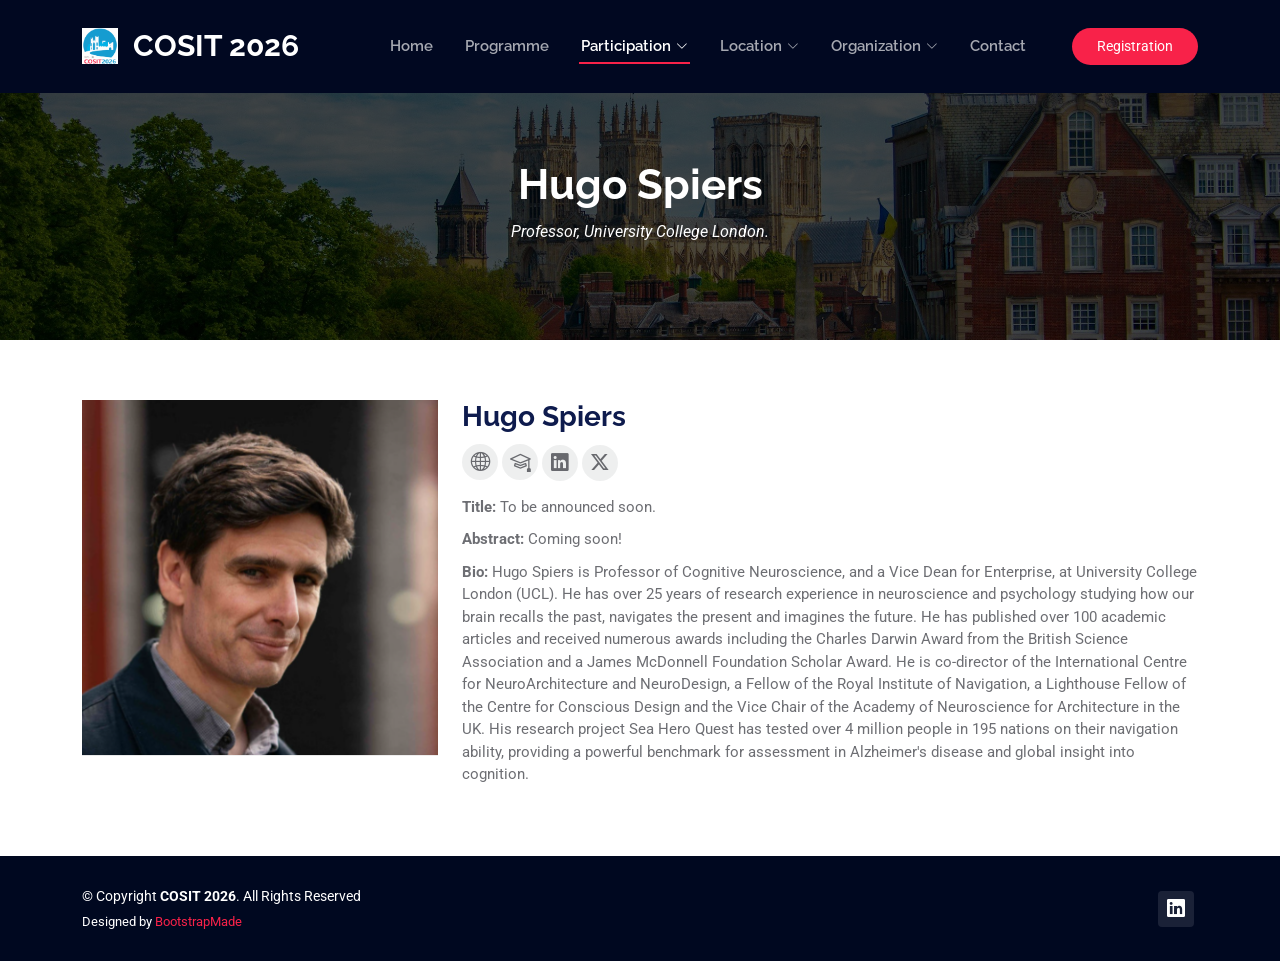
==== commit 2a467a79: "keynotes" ====
--- a/hugo.html
+++ b/hugo.html
@@ -103,7 +103,7 @@
         <div id="page-title-bg" class="page-title" data-aos="fade">
             <div class="container position-relative">
                 <h1>Hugo Spiers</h1>
-                <p>Title of the talk to be announced soon.</p>
+                <p><em>Professor, University College London.</em></p>
                 <!-- <nav class="breadcrumbs">
           <ol>
             <li><a href="index.html">Home</a></li>
@@ -138,6 +138,7 @@
                                 <a href="https://x.com/hugospiers" target="_blank" rel="noopener noreferrer"><i
                                         class="bi bi-twitter-x" style="font-size: 1.1em;"></i></a>
                             </div>
+                            <p><strong>Title:</strong> To be announced soon.</p>
                             <p><strong>Abstract:</strong> Coming soon! <br></p>
 
                             <p><strong>Bio:</strong> Hugo Spiers is Professor of Cognitive Neuroscience, and a Vice Dean
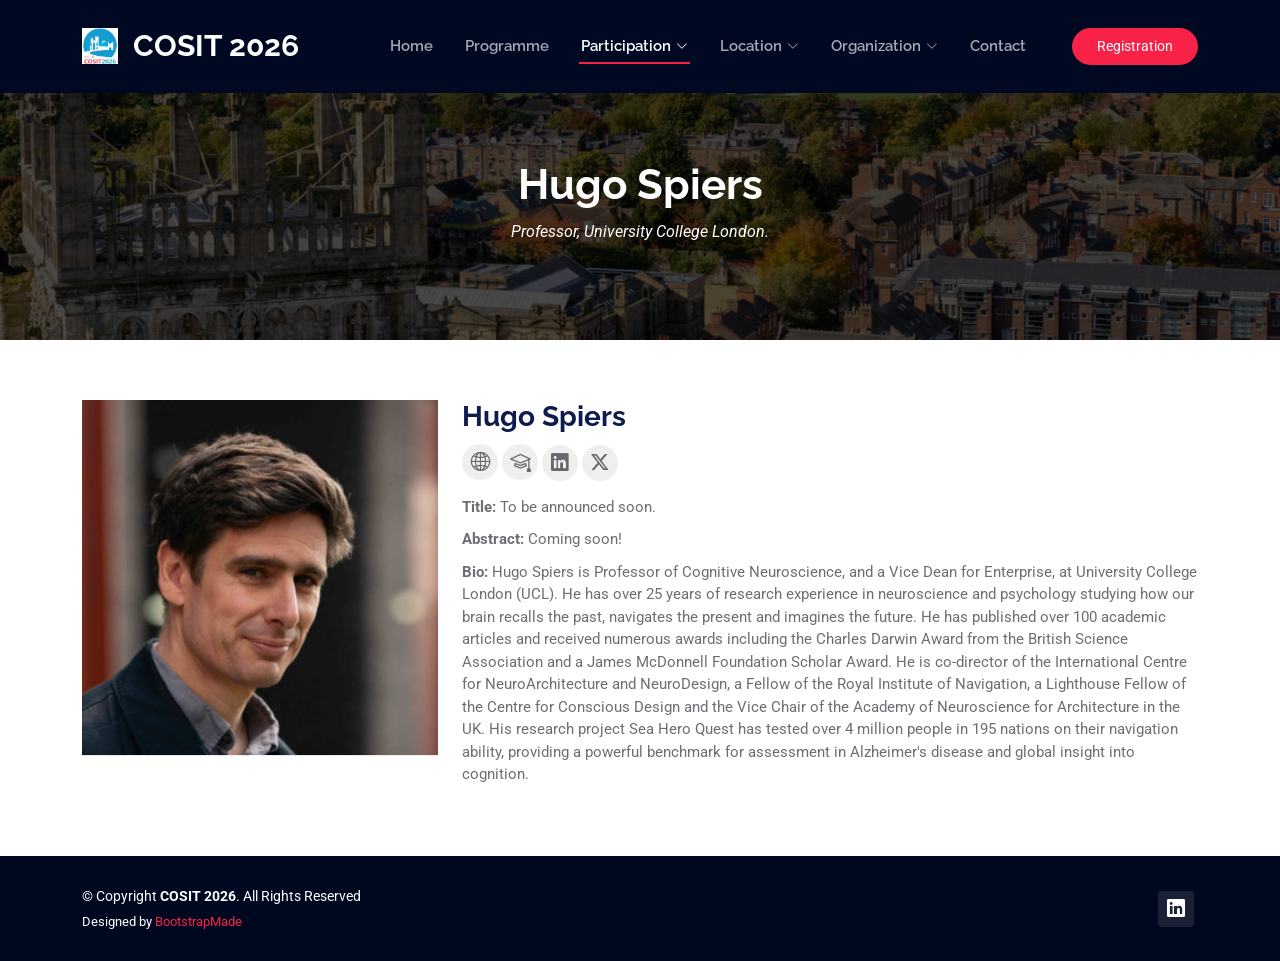
==== commit 6dd8702b: "coc" ====
--- a/hugo.html
+++ b/hugo.html
@@ -65,6 +65,7 @@
                             <li><a href="/#doctoral">Doctoral Mentoring Programme</a></li>
                             <li><a href="/#dates">Important Dates</a></li>
                             <li><a href="/#register">Registration</a></li>
+                            <li><a href="#conduct">Code of Conduct</a></li>
                         </ul>
                     </li>
                     <li class="dropdown"><a href="#"><span>Location</span> <i
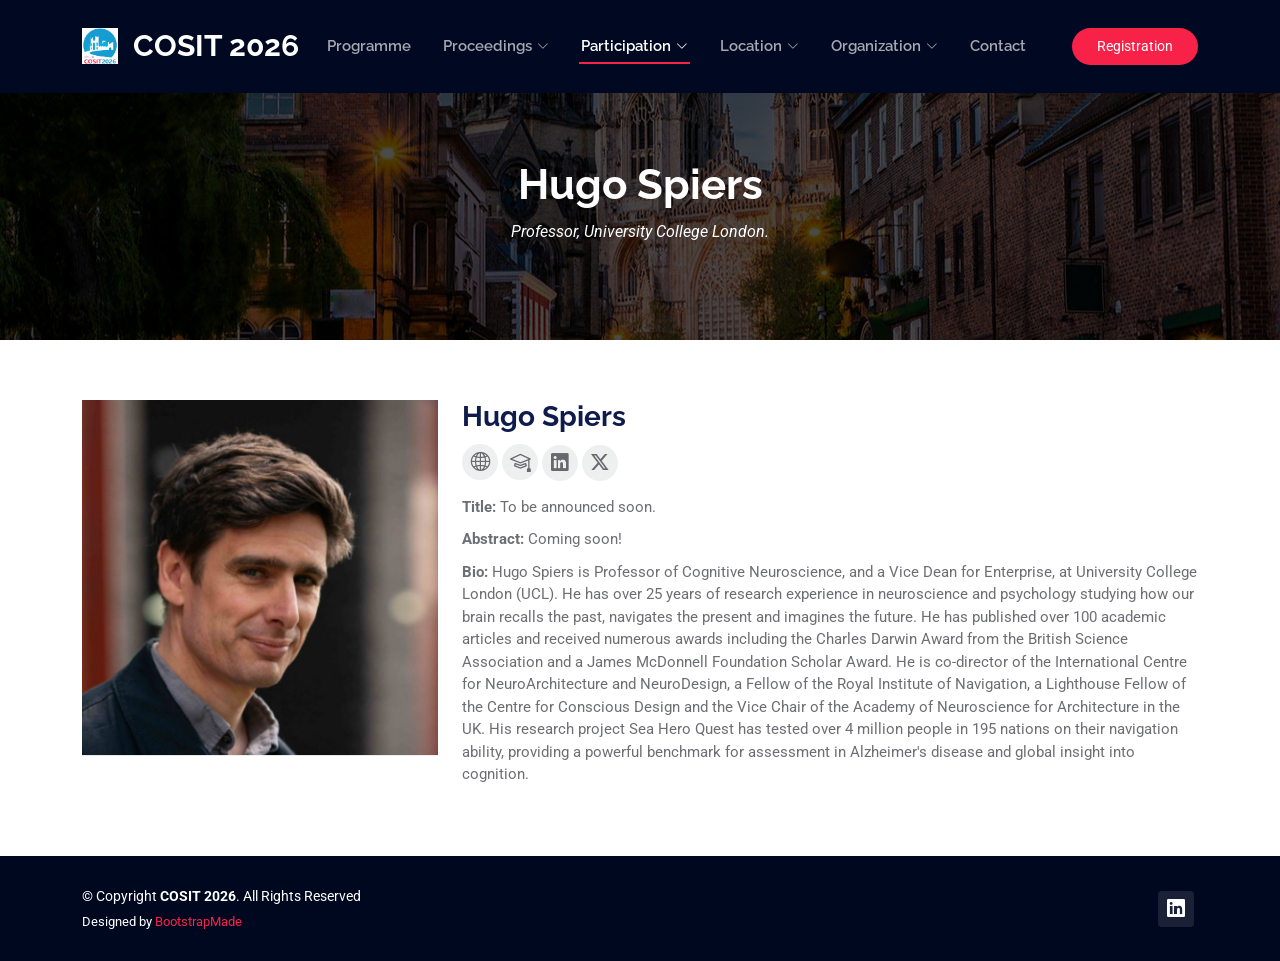
==== commit 52f67f66: "proceedings" ====
--- a/hugo.html
+++ b/hugo.html
@@ -52,8 +52,15 @@
 
             <nav id="navmenu" class="navmenu">
                 <ul>
-                    <li><a href="/">Home<br></a></li>
+                    <!-- <li><a href="/">Home<br></a></li> -->
                     <li><a href="programme.html">Programme</a></li>
+                              <li class="dropdown"><a href="#"><span>Proceedings</span> <i
+                class="bi bi-chevron-down toggle-dropdown"></i></a>
+            <ul>
+              <li><a href="https://drops.dagstuhl.de/entities/volume/LIPIcs-volume-393" target="_blank">Offical Conference Proceedings</a></li>
+              <li><a href="https://zenodo.org/communities/cosit2026-posters" target="_blank">Poster Repository</a></li>
+              <li><a href="https://zenodo.org/communities/cosit2026-doctoral" target="_blank">Doctoral Mentorship Repository</a></li>
+            </ul>
                     <li class="dropdown"><a href="#" class="active"><span>Participation</span> <i
                                 class="bi bi-chevron-down toggle-dropdown"></i></a>
                         <ul>
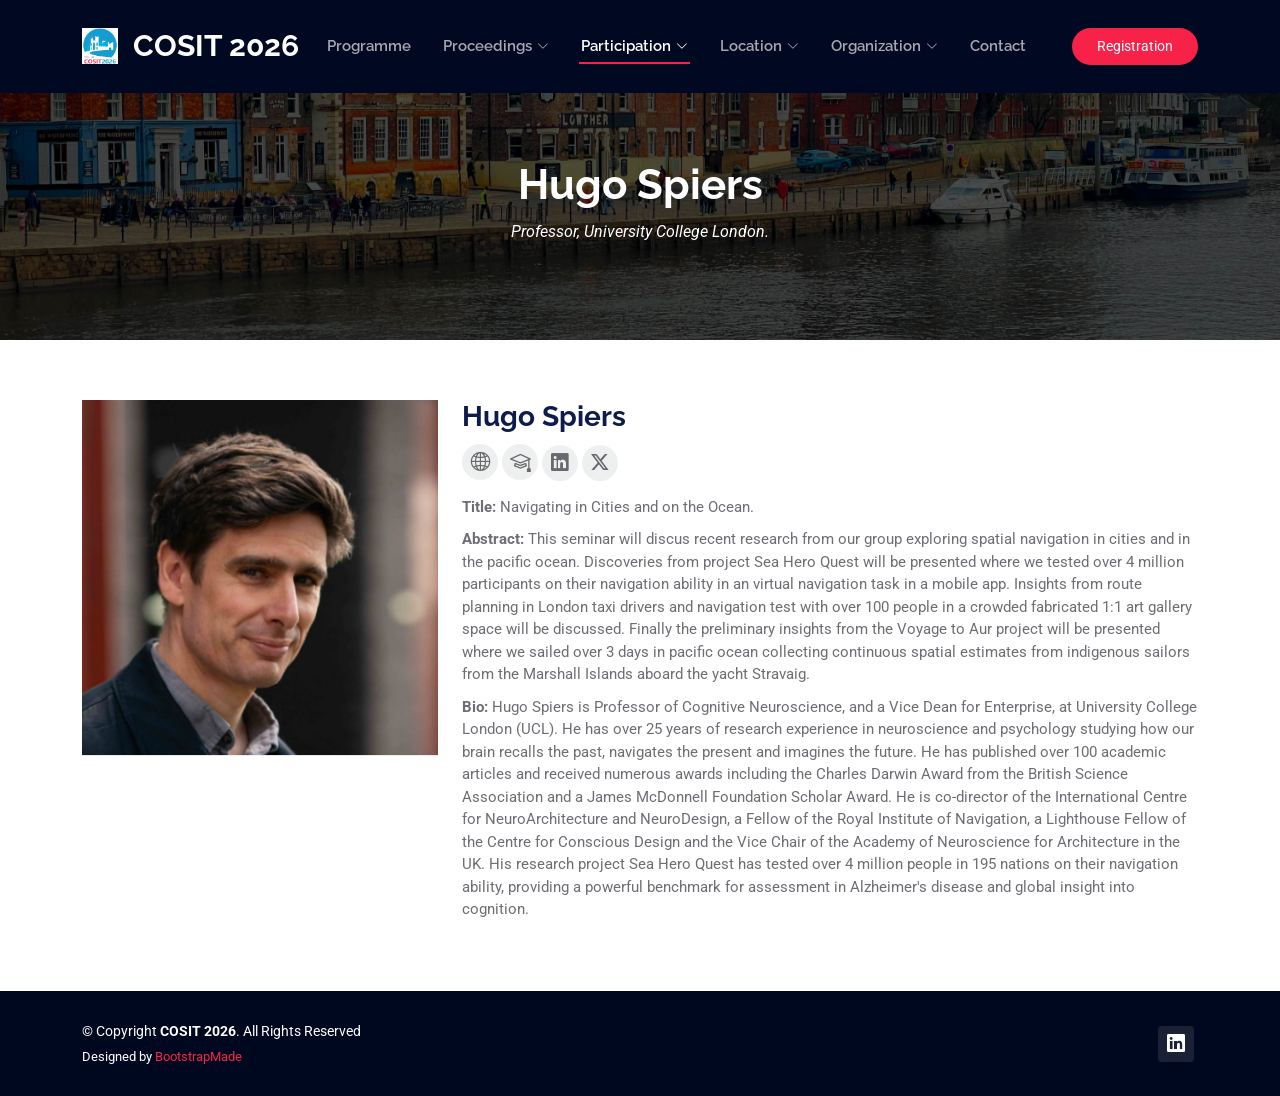
==== commit 51806a61: "hugo_talk" ====
--- a/hugo.html
+++ b/hugo.html
@@ -146,22 +146,10 @@
                                 <a href="https://x.com/hugospiers" target="_blank" rel="noopener noreferrer"><i
                                         class="bi bi-twitter-x" style="font-size: 1.1em;"></i></a>
                             </div>
-                            <p><strong>Title:</strong> To be announced soon.</p>
-                            <p><strong>Abstract:</strong> Coming soon! <br></p>
-
-                            <p><strong>Bio:</strong> Hugo Spiers is Professor of Cognitive Neuroscience, and a Vice Dean
-                                for Enterprise, at University College London (UCL). He has over
-                                25 years of research experience in neuroscience and psychology studying how our brain
-                                recalls the past, navigates the present and imagines the future.
-                                He has published over 100 academic articles and received numerous awards including the
-                                Charles Darwin Award from the British Science Association and a James
-                                McDonnell Foundation Scholar Award. He is co-director of the International Centre for
-                                NeuroArchitecture and NeuroDesign, a Fellow of the Royal Institute of
-                                Navigation, a Lighthouse Fellow of the Centre for Conscious Design and the Vice Chair of
-                                the Academy of Neuroscience for Architecture in the UK. His research
-                                project Sea Hero Quest has tested over 4 million people in 195 nations on their
-                                navigation ability, providing a powerful benchmark for assessment in Alzheimer's
-                                disease and global insight into cognition. </p>
+                            <p><strong>Title:</strong> Navigating in Cities and on the Ocean.</p>
+                            <p><strong>Abstract:</strong> This seminar will discus recent research from our group exploring spatial navigation in cities and in the pacific ocean. Discoveries from project Sea Hero Quest will be presented where we tested over 4 million participants on their navigation ability in an virtual navigation task in a mobile app. Insights from route planning in London taxi drivers and navigation test with over 100 people in a crowded fabricated 1:1 art gallery space will be discussed. Finally the preliminary insights from the Voyage to Aur project will be presented where we sailed over 3 days in pacific ocean collecting continuous spatial estimates from indigenous sailors from the Marshall Islands aboard the yacht Stravaig. <br></p>
+
+                            <p><strong>Bio:</strong> Hugo Spiers is Professor of Cognitive Neuroscience, and a  Vice Dean for Enterprise, at University College London (UCL). He has over 25 years of research experience in neuroscience and psychology studying how our brain recalls the past, navigates the present and imagines the future. He has published over 100 academic articles and received numerous awards including the Charles Darwin Award from the British Science Association and a James McDonnell Foundation Scholar Award. He is co-director of the International Centre for NeuroArchitecture and NeuroDesign, a Fellow of the Royal Institute of Navigation, a Lighthouse Fellow of the Centre for Conscious Design and the Vice Chair of the Academy of Neuroscience for Architecture in the UK. His research project  Sea Hero Quest has tested over 4 million people in 195 nations on their navigation ability, providing a powerful benchmark for assessment in Alzheimer's disease and global insight into cognition.</p>
                         </div>
                     </div>
 
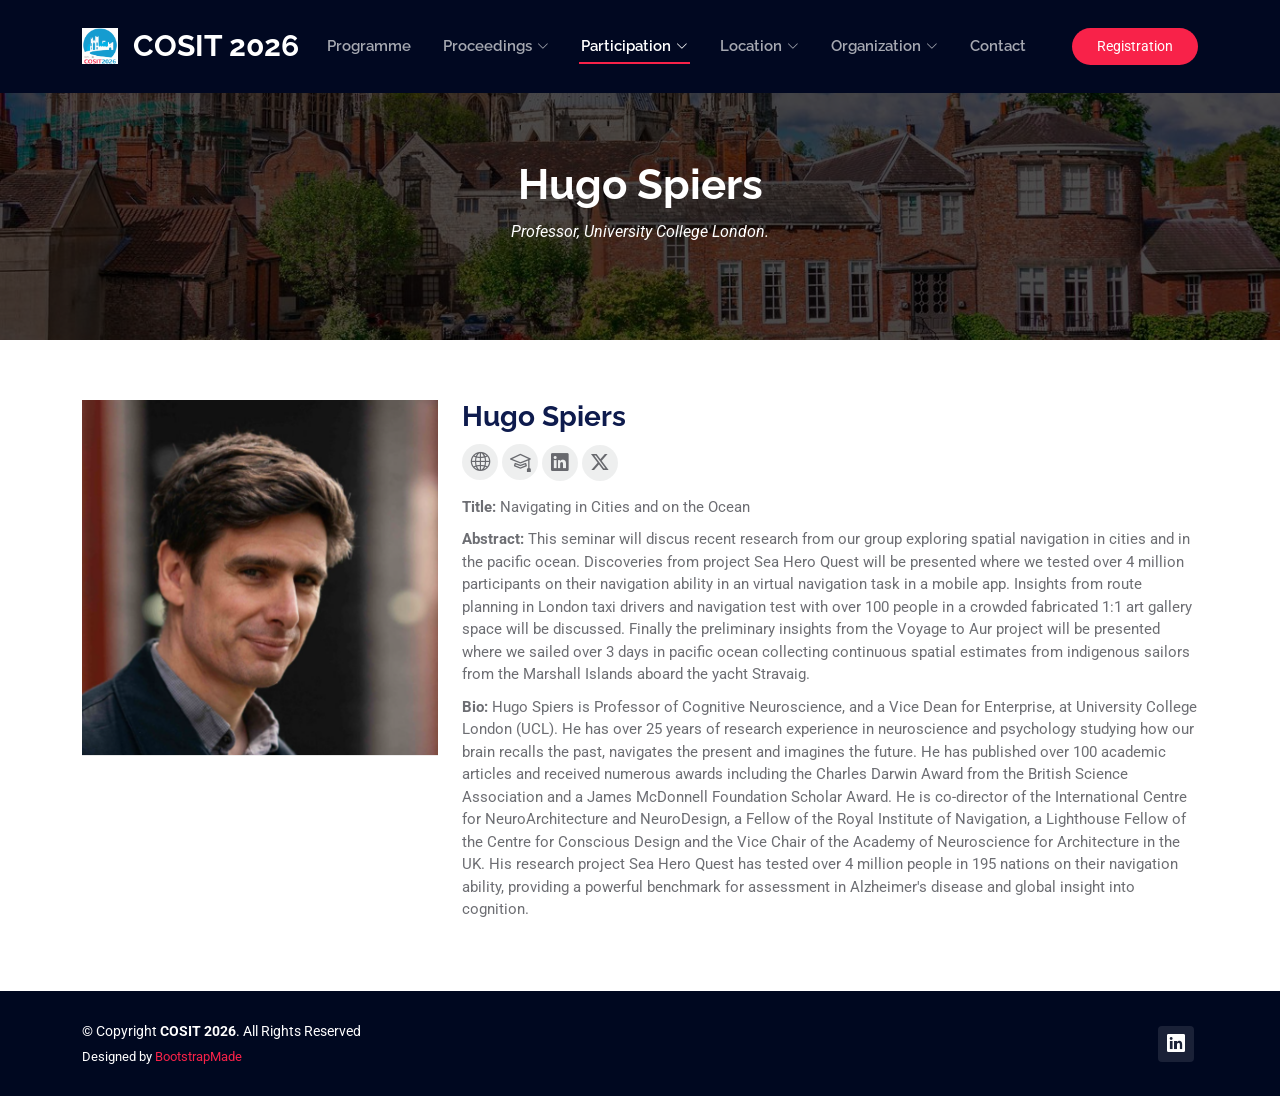
==== commit 8ce458ec: "title" ====
--- a/hugo.html
+++ b/hugo.html
@@ -146,7 +146,7 @@
                                 <a href="https://x.com/hugospiers" target="_blank" rel="noopener noreferrer"><i
                                         class="bi bi-twitter-x" style="font-size: 1.1em;"></i></a>
                             </div>
-                            <p><strong>Title:</strong> Navigating in Cities and on the Ocean.</p>
+                            <p><strong>Title:</strong> Navigating in Cities and on the Ocean</p>
                             <p><strong>Abstract:</strong> This seminar will discus recent research from our group exploring spatial navigation in cities and in the pacific ocean. Discoveries from project Sea Hero Quest will be presented where we tested over 4 million participants on their navigation ability in an virtual navigation task in a mobile app. Insights from route planning in London taxi drivers and navigation test with over 100 people in a crowded fabricated 1:1 art gallery space will be discussed. Finally the preliminary insights from the Voyage to Aur project will be presented where we sailed over 3 days in pacific ocean collecting continuous spatial estimates from indigenous sailors from the Marshall Islands aboard the yacht Stravaig. <br></p>
 
                             <p><strong>Bio:</strong> Hugo Spiers is Professor of Cognitive Neuroscience, and a  Vice Dean for Enterprise, at University College London (UCL). He has over 25 years of research experience in neuroscience and psychology studying how our brain recalls the past, navigates the present and imagines the future. He has published over 100 academic articles and received numerous awards including the Charles Darwin Award from the British Science Association and a James McDonnell Foundation Scholar Award. He is co-director of the International Centre for NeuroArchitecture and NeuroDesign, a Fellow of the Royal Institute of Navigation, a Lighthouse Fellow of the Centre for Conscious Design and the Vice Chair of the Academy of Neuroscience for Architecture in the UK. His research project  Sea Hero Quest has tested over 4 million people in 195 nations on their navigation ability, providing a powerful benchmark for assessment in Alzheimer's disease and global insight into cognition.</p>
